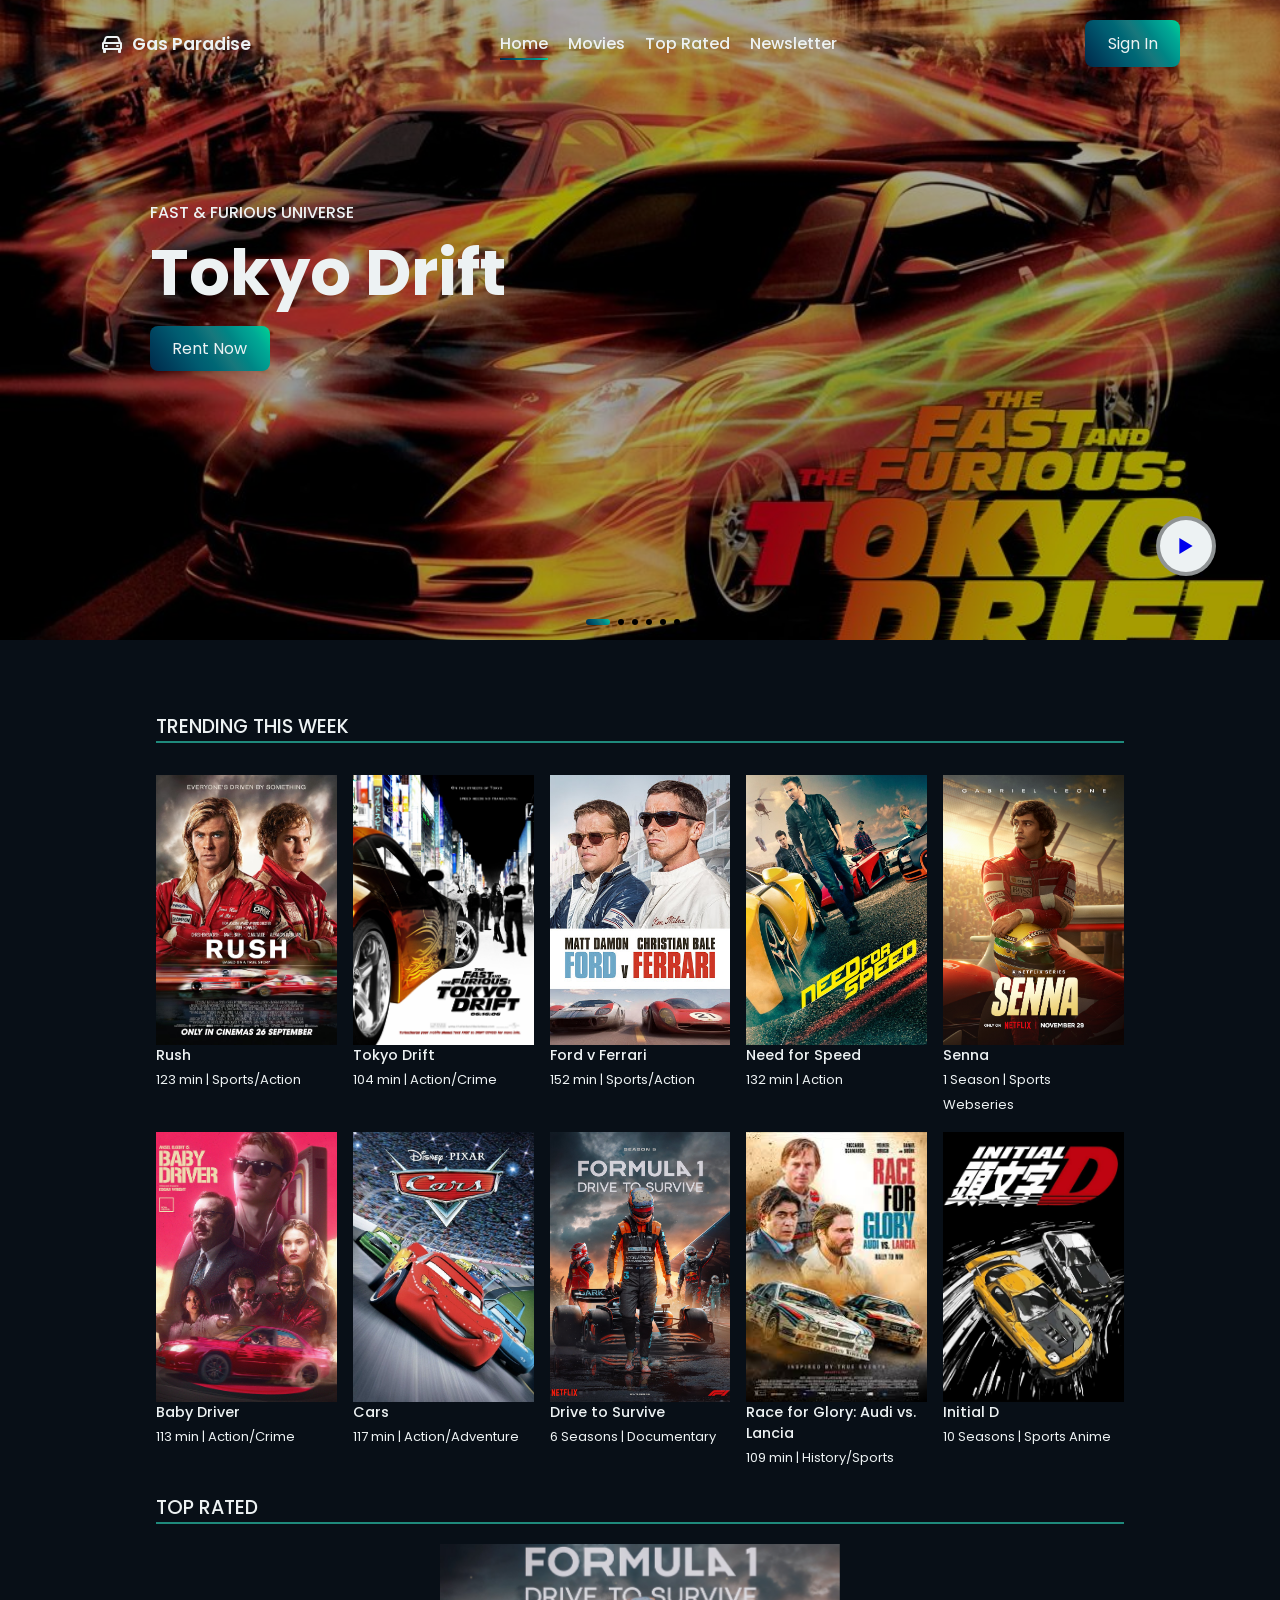
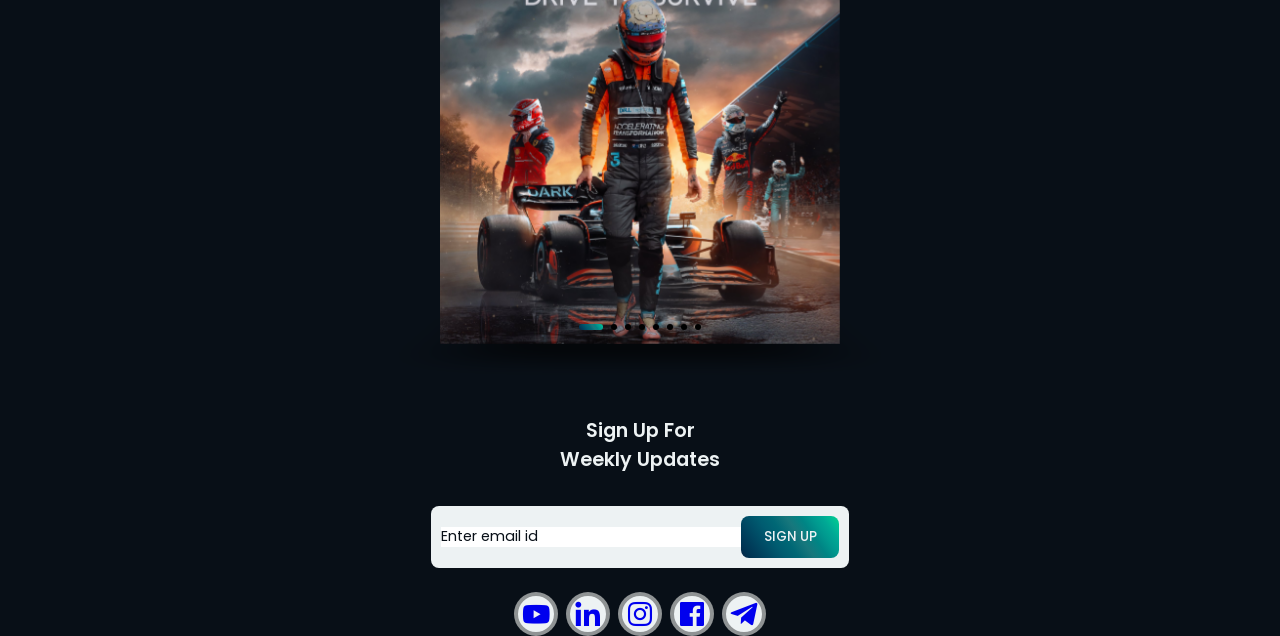
==== index.html @ 3bd143b1 "Update and rename cover.html to index.html" ====
<!DOCTYPE html>
<html lang="en">
<head>
    <meta charset="UTF-8">
    <meta name="viewport" content="width=device-width, initial-scale=1.0">
    <title>Gas Paradise</title>
    <link rel="stylesheet" href="style.css">
    <link href="https://cdn.jsdelivr.net/npm/boxicons@2.0.7/css/boxicons.min.css" rel="stylesheet">
    <link rel="stylesheet" href="https://cdn.jsdelivr.net/npm/swiper@11/swiper-bundle.min.css" />

</head>
<body>
    
     <header>
        <a href="#" class="logo">
            <i class='bx bx-car'></i> Gas Paradise
        </a>
        <div class="bx bx-menu" id="menu-icon"></div>
         <ul class="navbar">
            <li><a href="#home" class="home-active">Home</a></li>
            <li><a href="#movies">Movies</a></li>
            <li><a href="#top-rated">Top Rated</a></li>
            <li><a href="#news">Newsletter</a></li>
         </ul>
         <a href="#" class="btn">Sign In</a>
     </header>
    
     <section class="home swiper" id="home">
        <div class="swiper-wrapper">
            <div class="swiper-slide container">
                <img src="/images/PROPER/home1.jpg" alt="">
                <div class="home-text">
                    <span>Fast & Furious Universe</span>
                    <h1>Tokyo Drift</h1>
                    <a href="#" class="btn">Rent Now</a>
                    <a href="#" class="play">
                        <i class='bx bx-play'></i>
                    </a>
                </div>
            </div>
            
            <div class="swiper-slide container">
                <img src="/images/PROPER/home2.jpg" alt="">
                <div class="home-text">
                    <span>Fast & Furious Universe</span>
                    <h1>2 Fast 2 Furious</h1>
                    <a href="#" class="btn">Rent Now</a>
                    <a href="#" class="play">
                        <i class='bx bx-play'></i>
                    </a>
                </div>
            </div>
            
            <div class="swiper-slide container">
                <img src="/images/PROPER/home4.jpg" alt="">
                <div class="home-text">
                    <span></span>
                    <h1>Gran Turismo</h1>
                    <a href="#" class="btn">Rent Now</a>
                    <a href="#" class="play">
                        <i class='bx bx-play'></i>
                    </a>
                </div>
            </div>

            <div class="swiper-slide container">
                <img src="/images/PROPER/home3.jpg" alt="">
                <div class="home-text">
                    <span>Fast & Furious Universe</span>
                    <h1>Fast Five</h1>
                    <a href="#" class="btn">Rent Now</a>
                    <a href="#" class="play">
                        <i class='bx bx-play'></i>
                    </a>
                </div>
            </div>

            <div class="swiper-slide container">
                <img src="/images/PROPER/home5.jpg" alt="">
                <div class="home-text">
                    <span></span>
                    <h1>Baby Driver</h1>
                    <a href="#" class="btn">Rent Now</a>
                    <a href="#" class="play">
                        <i class='bx bx-play'></i>
                    </a>
                </div>
            </div>

            <div class="swiper-slide container">
                <img src="/images/PROPER/home6.jpg" alt="">
                <div class="home-text">
                    <span>Formula 1</span>
                    <h1>Drive to Survive</h1>
                    <a href="#" class="btn">Rent Now</a>
                    <a href="#" class="play">
                        <i class='bx bx-play'></i>
                    </a>
                </div>
            </div>

            <div class="swiper-slide container">
                <img src="/images/PROPER/home7.jpg" alt="">
                <div class="home-text">
                    <span></span>
                    <h1>Lamborghini</h1>
                    <a href="#" class="btn">Rent Now</a>
                    <a href="#" class="play">
                        <i class='bx bx-play'></i>
                    </a>
                </div>
            </div>
        
            <div class="swiper-pagination"></div>
    </section>

    
     <section class="movies" id="movies">
        <h2 class="title">Trending This Week</h2>
        <div class="movies-container">

            <div class="box">
                <div class="box-img">
                    <img src="/images/PROPER/m2.jpg" alt=""></div>
                <h3>Rush</h3>
                <span>123 min | Sports/Action</span>
            </div>

            <div class="box">
                <div class="box-img"><img src="/images/PROPER/m1.jpg" alt="">
                </div>
                
                <h3>Tokyo Drift</h3>
                <span>104 min | Action/Crime</span>
            </div>
           
            <div class="box">
                <div class="box-img"><img src="/images/PROPER/m3.jpg" alt="">
                </div>
                <h3>Ford v Ferrari</h3>
                <span>152 min | Sports/Action</span>
            </div>

            <div class="box">
                <div class="box-img"><img src="/images/PROPER/m4.jpg" alt=""></div>
                
                <h3>Need for Speed</h3>
                <span>132 min | Action</span>
            </div>

            <div class="box">
                <div class="box-img"><img src="/images/PROPER/m5.jpg" alt=""></div>
                
                <h3>Senna</h3>
                <span>1 Season | Sports Webseries</span>
            </div>

            <div class="box">
                <div class="box-img"><img src="/images/PROPER/m6.png" alt=""></div>
                
                <h3>Baby Driver</h3>
                <span>113 min | Action/Crime</span>
            </div>

            <div class="box">
                <div class="box-img"><img src="/images/PROPER/m7.jpg" alt=""></div>
                
                <h3>Cars</h3>
                <span>117 min | Action/Adventure</span>
            </div>

            <div class="box">
                <div class="box-img"><img src="/images/PROPER/m8.jpg_large" alt=""></div>
                
                <h3>Drive to Survive</h3>
                <span>6 Seasons | Documentary</span>
            </div>

            <div class="box">
                <div class="box-img"><img src="/images/PROPER/m9.jpg" alt=""></div>
                
                <h3>Race for Glory: Audi vs. Lancia</h3>
                <span>109 min | History/Sports</span>
            </div>

            <div class="box">
                <div class="box-img"><img src="/images/PROPER/m10.webp" alt=""></div>
                
                <h3>Initial D</h3>
                <span>10 Seasons | Sports Anime</span>
            </div>
        </div>
     </section>
     <h2 class="title">Top Rated</h2>
     <section class="top-rated" id="top-rated">
            
            
            
            <div class="swiper-wrapper">
                <div class="swiper-slide">
                    <img src="/images/PROPER/m8.jpg_large" />
                </div>
                <div class="swiper-slide">
                    <img src="/images/PROPER/m6.png" />
                </div>
                <div class="swiper-slide">
                    <img src="/images/PROPER/m2.jpg" />
                </div>
                <div class="swiper-slide">
                    <img src="/images/PROPER/m3.jpg" />
                </div>
                <div class="swiper-slide">
                    <img src="/images/PROPER/m7.jpg" />
                </div>
                <div class="swiper-slide">
                    <img src="/images/PROPER/m5.jpg" />
                </div>
                <div class="swiper-slide">
                    <img src="/images/PROPER/m12.jpg" />
                </div>
                <div class="swiper-slide">
                    <img src="/images/PROPER/m1.jpg" />
                </div>
                
            </div>
            <div class="swiper-pagination"></div>

     </section>

     <section class="news" id="news">
        <h2>Sign Up For <br>Weekly Updates</h2>
        <form action="">
            <input type="email" class="email" placeholder="Enter email id" required>
            <input type="submit" value="Sign Up" class="btn">
        </form>
     </section>
     <footer>
        
        <div class="socials">
            <a href="#"><i class='bx bxl-youtube' ></i></a>
            <a href="#"><i class='bx bxl-linkedin' ></i></a>
            <a href="#"><i class='bx bxl-instagram' ></i></a>
            <a href="#"><i class='bx bxl-facebook-square'></i></a>
            <a href="#"><i class='bx bxl-telegram' ></i></a>
        </div>
     </footer>
     <script src="https://cdn.jsdelivr.net/npm/swiper@11/swiper-bundle.min.js"></script>
     <script src="main.js"></script>

     

</body>
</html>
---- style.css ----
@import url('https://fonts.googleapis.com/css2?family=Poppins:ital,wght@0,100;0,200;0,300;0,400;0,500;0,600;0,700;0,800;0,900;1,100;1,200;1,300;1,400;1,500;1,600;1,700;1,800;1,900&display=swap');
*{
    font-family: "Poppins", serif;
    margin: 0;
    padding: 0;
    box-sizing: border-box;
    list-style: none;
    text-decoration: none;
    scroll-padding-top: 2rem;
    scroll-behavior: smooth;
}

:root {
    --main-color: linear-gradient(
        55deg,
        hsl(212deg 76% 15%) 0%,
        hsl(203deg 100% 16%) 7%,
        hsl(199deg 100% 18%) 16%,
        hsl(195deg 100% 20%) 25%,
        hsl(191deg 100% 22%) 35%,
        hsl(187deg 100% 23%) 46%,
        hsl(183deg 68% 29%) 58%,
        hsl(180deg 100% 26%) 69%,
        hsl(176deg 100% 30%) 78%,
        hsl(173deg 100% 33%) 86%,
        hsl(169deg 100% 36%) 91%,
        hsl(164deg 100% 39%) 96%,
        hsl(155deg 69% 51%) 100%
      ); ;
    --text-color: #080f17;
    --bg-color: #edf2f3;


}
html::-webkit-scrollbar{
    width: 0.5rem;
    background: var(--text-color);
}
html::-webkit-scrollbar-thumb{
    background: var(--main-color);
    border-radius: 5rem;
}

body{
    background: var(--text-color);
    color: var(--bg-color);
}

section {
    padding: 4.5rem 0 1.5rem;

}

header{
    position: fixed;
    width: 100%;
    top: 0;
    right: 0;
    z-index: 1000;
    display: flex;
    align-items: center;
    justify-content: space-between;
    padding: 20px 100px;
    transition: 0.5s;
}

header .shadow{
    background: var(--bg-color);
    box-shadow: 0 0 4px rgb(14 55 54 / 15%)
}
header .shadow .navbar a{
    color: var(--text-color);

}
header .shadow .logo{
    color: var(--text-color);
}
.logo{
    font-size: 1.1rem;
    font-weight: 600;
    color: var(--bg-color);
    display: flex;
    align-items: center;
    column-gap: 0.5rem;
}
.logo .bx{
    font-size: 24px;
    color: var(--main-color);
}

.navbar {
    display: flex;
    column-gap: 20px;
    list-style: none;
}
.navbar li{
    position: relative;
}
.navbar li a {
    text-decoration: none;
    color:var(--bg-color);
}
.navbar a{
    font-size: 1 rem;
    font-weight: 500;
    color: var(--bg-color);
}

.navbar a::after {
    content: "";
    width: 0%;
    height: 2px;
    background: var(--main-color);
    position: absolute;
    bottom: -4px;
    left: 0;
    transition: 0.4s all linear;
}
.navbar a:hover::after, 
.navbar .home-active::after {
    width: 100%;
}
#menu-icon {
    font-size: 24px;
    cursor: pointer;
    z-index: 1000001;
    display: none;
}

.btn{
    padding: 0.7rem 1.4rem;
    background: var(--main-color);
    color: var(--bg-color);
    font-weight: 400;
    border-radius: 0.5rem;
}
.btn:hover {
    background: linear-gradient(90deg, rgba(2,0,36,1) 0%, rgba(104,17,111,1) 52%, rgba(108,10,112,1) 60%, rgba(97,7,100,1) 70%, rgba(65,20,80,1) 100%);
}

.container{
    width: 100%;
    min-height: 640px;
    position: relative;
    display: flex;
    align-items: center;
    background: rgba(2, 3, 7, 0.4);
}

.container img{
    position: absolute;
    width: 100%;
    height: 100%;
    object-fit: cover;
    object-position: center;
    z-index: -1;
    filter: brightness(65%)
}

.swiper-pagination-bullet{
    width: 6px !important;
    height: 6px !important;
    border-radius: 0.2rem !important;
    /* background: var(--bg-color) !important; */
    opacity: 1 !important;
}

.swiper-pagination-bullet-active {
    width: 1.5rem !important;
    background: var(--main-color) !important;
}

.home-text{
    z-index: 1000;
    padding: 200px 150px;

}

.home-text span{
    color: var(--bg-color);
    font-weight: 500;
    text-transform: uppercase;
}

.home-text h1{
    color: var(--bg-color);
    font-size: 4rem;
    font-weight: 700;
    margin-bottom: 1rem;
}

.play {
    position: absolute;
    right: 4rem;
    bottom: 10%;

}

.play .bx {
    background: var(--bg-color);
    padding: 10px;
    font-size: 2rem;
    border-radius: 50%;
    border: 4px solid rgba(2, 3, 7, 0.4);
    color: var(--main-color)
}

.play .bx:hover{
    background: var(--main-color);
    color: var(--bg-color);
    transition: 0.2s all linear;
}
.title {
    max-width: 968px;
    margin-left: auto;
    margin-right: auto;
    font-size: 1.2rem;
    font-weight: 500;
    text-transform: uppercase;
    border-bottom: 2px solid rgb(31, 138, 124);
    margin-bottom: 20px;

}

.movies-container {
    max-width: 968px;
    margin-right: auto;
    margin-left: auto;
    display: grid;
    grid-template-columns: repeat(auto-fit, minmax(180px,auto));
    gap: 1rem;
    margin-top: 2rem;
}

.box .box-img {
    width: 100%;
    height: 270px;
}

.box .box-img img {
    width: 100%;
    height: 100%;
    object-fit: cover;
}


.box .box-img img:hover {
    transform: translateY(-10px) scale(1.05);
    transition: 0.4s all ease-in-out;
    box-shadow: 0 4px 8px rgba(146, 90, 224, 0.815);
} 

.box h3 {
    font-size: 0.9rem;
    font-weight: 500;
}

.box span{
    font-size: 13px;
}


.swipe {
    width: 300px;
    height: 300px;
    position: absolute;
    left: 50%;
    top: 50%;
    margin-left: -150px;
    margin-top: -150px;
  }

.swiper-slide {
    width: 100%;
    height: 100%;
    background-position: center;
    background-size: cover;
}

.swiper-slide img {
    display: block;
    width: 100%;
    height: 100%;
    object-fit: cover;
}

.top-rated {
    position: relative;
    width: 400px;
    height: 400px;
    background: var(--text-color);
    font-family: Helvetica Neue, Helvetica, Arial, sans-serif;
    font-size: 14px;
    color: var(--bg-color);
    margin: auto;
    padding: 0px;
  } 

.news{
    max-width: 968px;
    margin-left: auto;
    margin-right: auto;
    display: flex;
    flex-direction: column;
    align-items: center;
    justify-content: center;
    row-gap: 2rem;
}

.news h2{
    text-align: center;
    font-size: 1.2rem;
    font-weight: 600;
}

.news form{
    background: var(--bg-color);
    padding: 10px;
    border-radius: 0.5rem;
    display: flex;
    align-items: center;
}

.news form input{
    border: none;
    outline: none;

}

.news form .email{
    width: 300px;
}

.news form input::placeholder{
    color: var(--text-color);
    font-size: 0.9rem;
    font-weight: 400;
}

.news .btn{
    text-transform: uppercase;
    font-weight: 500;
    cursor: pointer;

}

footer {
    max-width: 968px;
    margin-left: auto;
    margin-right: auto;
    display: flex;
    justify-content: space-around;
}

.socials {
    display: flex;
    align-items: center;
    column-gap: 0.5rem;
}

.socials .bx{
    background: var(--bg-color);
    padding: 2px;
    font-size: 2rem;
    border-radius: 50%;
    border: 4px solid rgba(2, 3, 7, 0.4);
    color: var(--main-color);
}

.socials .bx:hover {
    background: var(--main-color);
    color: var(--bg-color);
    transition: 0.2s all linear;
}

@media (max-width: 1080px){
    .home-text {
        padding: 200px 120px;
    }
}

@media (max-width: 991px) {
    header{
        padding: 18px 4%;
    }
    section{
        padding: 50px 4%;
    }
    .home-text{ 
        padding: 200px 80px;
    }
    .home-text h1 {
        font-size: 3rem;
    }
}


@media screen and (max-width: 774px) {
    header{
        padding: 12px 4%;
    }
    #menu-icon{
        display: initial;
        color: var(--bg-color);
        margin-left: auto;
        margin-right: auto;

    }
    header.shadow #menu-icon{
        color: var(--text-color);
    }
    .navbar{
        
        position: absolute;
        top:-50px;
        margin-left: auto;
        margin-right: auto;
        left: 0;
        height: 275px;
        right: 0;
        display: flex;
        flex-direction: column;
        background: rgba(28, 29, 31, 0.621);
        row-gap: 1.4rem ;
        padding: 20px;
        box-shadow: 4px 4px 0 4px rgb(14 55 54 / 15%);
        transition: 0.2s all linear;
        text-align: center; 
    }
    .navbar a {
        color: var(--text-color);
        width: 100%;
    }
    .navbar a:hover{
        color: var(--main-color);
        border-bottom: 2px solid var(--main-color);
    }

    .navbar a::after {
        display: none;
    }

    
    .navbar .active {
        display: flex;
        top: 100%;

    }
    .home-text h1{
        font-size: 2.4rem;
    }
    .navbar li {
        text-align: center;
        padding: 10px 0;
    }
    
    .btn {
        padding: 0.6rem 1.2rem;
    }
    .movies-container{
        grid-template-columns: repeat(auto-fit,minmax(200px,auto));
    }
}

@media(max-width: 472px){
    .news form .email{
        width: auto;
    }
    .footer{
        flex-direction: column;
        align-items: center;
        row-gap: 1rem;
    }
    
}

@media(max-width: 370px){
    header{
        padding: 6px 4%;
    }
    .home-text h1{
        font-size: 1.7rem
    }
    .play{
        right: 2rem;
        bottom: 8%;
    }
    .play .bx{
        padding: 7px;
    }
    .movies-container{
        grid-template-columns: repeat(auto-fit,minmax(140px,auto));
    }
    .box .box-img{
        height: 240px;
    }
}
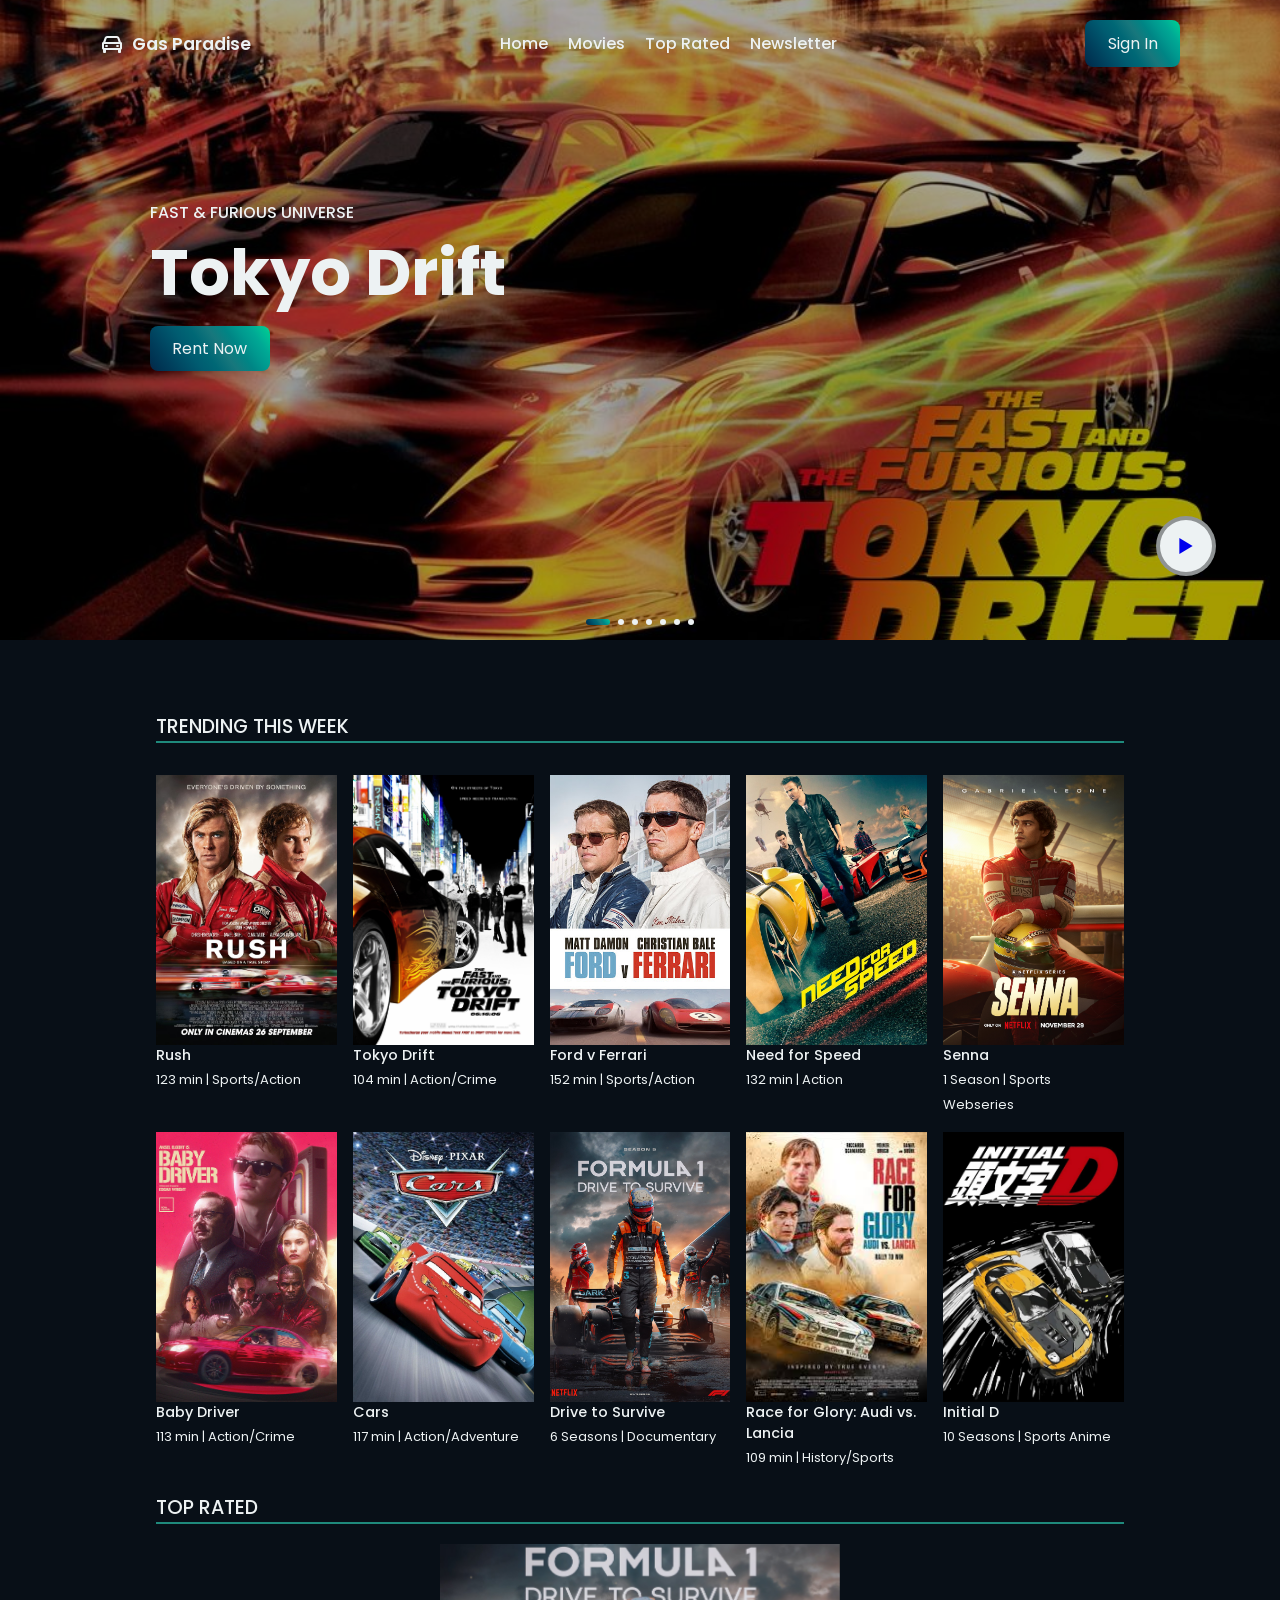
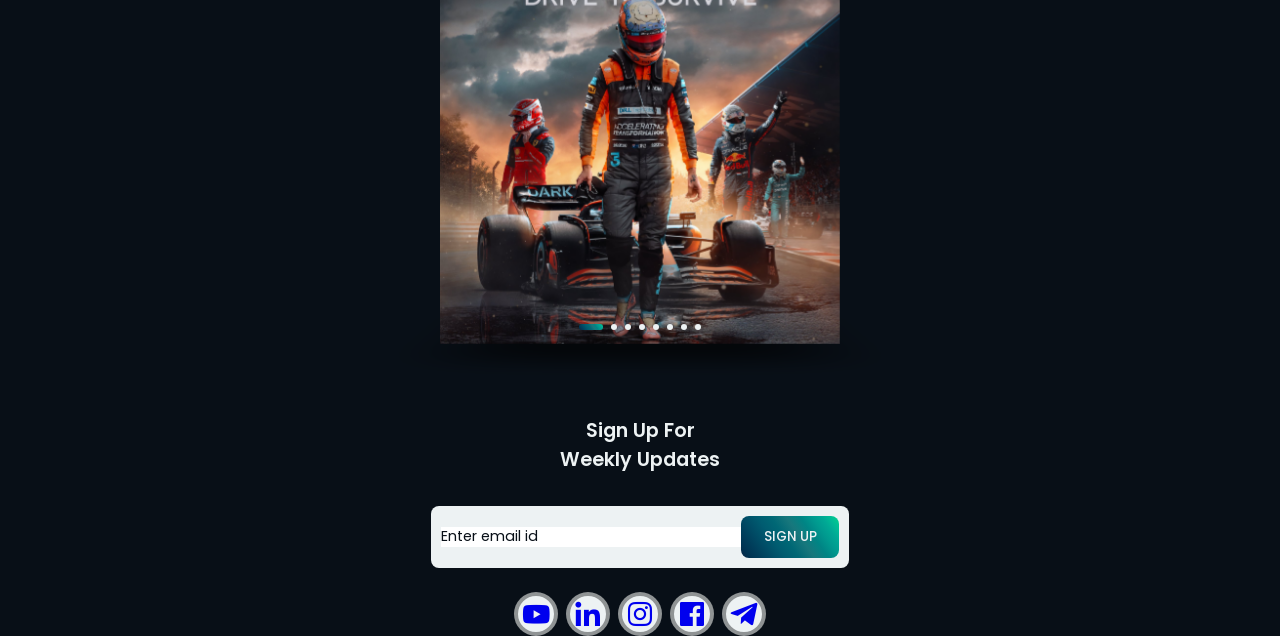
==== commit 4d4b99d8: "Add files via upload" ====
--- a/index.html
+++ b/index.html
@@ -5,10 +5,10 @@
     <meta name="viewport" content="width=device-width, initial-scale=1.0">
     <title>Gas Paradise</title>
     <link rel="stylesheet" href="style.css">
-    <link href="https://cdn.jsdelivr.net/npm/boxicons@2.0.7/css/boxicons.min.css" rel="stylesheet">
+    <link href="https://cdn.jsdelivr.net/npm/boxicons@2.1.4/css/boxicons.min.css" rel="stylesheet">
     <link rel="stylesheet" href="https://cdn.jsdelivr.net/npm/swiper@11/swiper-bundle.min.css" />
 
-</head>
+</head> 
 <body>
     
      <header>
@@ -28,7 +28,7 @@
      <section class="home swiper" id="home">
         <div class="swiper-wrapper">
             <div class="swiper-slide container">
-                <img src="/images/PROPER/home1.jpg" alt="">
+                <img src="home1.jpg" alt="">
                 <div class="home-text">
                     <span>Fast & Furious Universe</span>
                     <h1>Tokyo Drift</h1>
@@ -40,7 +40,7 @@
             </div>
             
             <div class="swiper-slide container">
-                <img src="/images/PROPER/home2.jpg" alt="">
+                <img src="home2.jpg" alt="">
                 <div class="home-text">
                     <span>Fast & Furious Universe</span>
                     <h1>2 Fast 2 Furious</h1>
@@ -52,7 +52,7 @@
             </div>
             
             <div class="swiper-slide container">
-                <img src="/images/PROPER/home4.jpg" alt="">
+                <img src="home4.jpg" alt="">
                 <div class="home-text">
                     <span></span>
                     <h1>Gran Turismo</h1>
@@ -64,7 +64,7 @@
             </div>
 
             <div class="swiper-slide container">
-                <img src="/images/PROPER/home3.jpg" alt="">
+                <img src="home3.jpg" alt="">
                 <div class="home-text">
                     <span>Fast & Furious Universe</span>
                     <h1>Fast Five</h1>
@@ -76,7 +76,7 @@
             </div>
 
             <div class="swiper-slide container">
-                <img src="/images/PROPER/home5.jpg" alt="">
+                <img src="home5.jpg" alt="">
                 <div class="home-text">
                     <span></span>
                     <h1>Baby Driver</h1>
@@ -88,7 +88,7 @@
             </div>
 
             <div class="swiper-slide container">
-                <img src="/images/PROPER/home6.jpg" alt="">
+                <img src="home6.jpg" alt="">
                 <div class="home-text">
                     <span>Formula 1</span>
                     <h1>Drive to Survive</h1>
@@ -100,7 +100,7 @@
             </div>
 
             <div class="swiper-slide container">
-                <img src="/images/PROPER/home7.jpg" alt="">
+                <img src="home7.jpg" alt="">
                 <div class="home-text">
                     <span></span>
                     <h1>Lamborghini</h1>
@@ -121,13 +121,13 @@
 
             <div class="box">
                 <div class="box-img">
-                    <img src="/images/PROPER/m2.jpg" alt=""></div>
+                    <img src="m2.jpg" alt=""></div>
                 <h3>Rush</h3>
                 <span>123 min | Sports/Action</span>
             </div>
 
             <div class="box">
-                <div class="box-img"><img src="/images/PROPER/m1.jpg" alt="">
+                <div class="box-img"><img src="m1.jpg" alt="">
                 </div>
                 
                 <h3>Tokyo Drift</h3>
@@ -135,56 +135,56 @@
             </div>
            
             <div class="box">
-                <div class="box-img"><img src="/images/PROPER/m3.jpg" alt="">
+                <div class="box-img"><img src="m3.jpg" alt="">
                 </div>
                 <h3>Ford v Ferrari</h3>
                 <span>152 min | Sports/Action</span>
             </div>
 
             <div class="box">
-                <div class="box-img"><img src="/images/PROPER/m4.jpg" alt=""></div>
+                <div class="box-img"><img src="m4.jpg" alt=""></div>
                 
                 <h3>Need for Speed</h3>
                 <span>132 min | Action</span>
             </div>
 
             <div class="box">
-                <div class="box-img"><img src="/images/PROPER/m5.jpg" alt=""></div>
+                <div class="box-img"><img src="m5.jpg" alt=""></div>
                 
                 <h3>Senna</h3>
                 <span>1 Season | Sports Webseries</span>
             </div>
 
             <div class="box">
-                <div class="box-img"><img src="/images/PROPER/m6.png" alt=""></div>
+                <div class="box-img"><img src="m6.png" alt=""></div>
                 
                 <h3>Baby Driver</h3>
                 <span>113 min | Action/Crime</span>
             </div>
 
             <div class="box">
-                <div class="box-img"><img src="/images/PROPER/m7.jpg" alt=""></div>
+                <div class="box-img"><img src="m7.jpg" alt=""></div>
                 
                 <h3>Cars</h3>
                 <span>117 min | Action/Adventure</span>
             </div>
 
             <div class="box">
-                <div class="box-img"><img src="/images/PROPER/m8.jpg_large" alt=""></div>
+                <div class="box-img"><img src="m8.jpg_large" alt=""></div>
                 
                 <h3>Drive to Survive</h3>
                 <span>6 Seasons | Documentary</span>
             </div>
 
             <div class="box">
-                <div class="box-img"><img src="/images/PROPER/m9.jpg" alt=""></div>
+                <div class="box-img"><img src="m9.jpg" alt=""></div>
                 
                 <h3>Race for Glory: Audi vs. Lancia</h3>
                 <span>109 min | History/Sports</span>
             </div>
 
             <div class="box">
-                <div class="box-img"><img src="/images/PROPER/m10.webp" alt=""></div>
+                <div class="box-img"><img src="m10.webp" alt=""></div>
                 
                 <h3>Initial D</h3>
                 <span>10 Seasons | Sports Anime</span>
@@ -198,28 +198,28 @@
             
             <div class="swiper-wrapper">
                 <div class="swiper-slide">
-                    <img src="/images/PROPER/m8.jpg_large" />
-                </div>
-                <div class="swiper-slide">
-                    <img src="/images/PROPER/m6.png" />
-                </div>
-                <div class="swiper-slide">
-                    <img src="/images/PROPER/m2.jpg" />
-                </div>
-                <div class="swiper-slide">
-                    <img src="/images/PROPER/m3.jpg" />
-                </div>
-                <div class="swiper-slide">
-                    <img src="/images/PROPER/m7.jpg" />
-                </div>
-                <div class="swiper-slide">
-                    <img src="/images/PROPER/m5.jpg" />
-                </div>
-                <div class="swiper-slide">
-                    <img src="/images/PROPER/m12.jpg" />
-                </div>
-                <div class="swiper-slide">
-                    <img src="/images/PROPER/m1.jpg" />
+                    <img src="m8.jpg_large" />
+                </div>
+                <div class="swiper-slide">
+                    <img src="m6.png" />
+                </div>
+                <div class="swiper-slide">
+                    <img src="m2.jpg" />
+                </div>
+                <div class="swiper-slide">
+                    <img src="m3.jpg" />
+                </div>
+                <div class="swiper-slide">
+                    <img src="m7.jpg" />
+                </div>
+                <div class="swiper-slide">
+                    <img src="m5.jpg" />
+                </div>
+                <div class="swiper-slide">
+                    <img src="m12.jpg" />
+                </div>
+                <div class="swiper-slide">
+                    <img src="m1.jpg" />
                 </div>
                 
             </div>
--- a/style.css
+++ b/style.css
@@ -26,7 +26,7 @@
         hsl(169deg 100% 36%) 91%,
         hsl(164deg 100% 39%) 96%,
         hsl(155deg 69% 51%) 100%
-      ); ;
+      );
     --text-color: #080f17;
     --bg-color: #edf2f3;
 
@@ -51,75 +51,62 @@
 
 }
 
-header{
+
+header {
     position: fixed;
-    width: 100%;
     top: 0;
-    right: 0;
+    width: 100%;
+    display: flex;
+    justify-content: space-between;
+    align-items: center;
+    padding: 20px 100px;
     z-index: 1000;
-    display: flex;
-    align-items: center;
-    justify-content: space-between;
-    padding: 20px 100px;
     transition: 0.5s;
 }
-
-header .shadow{
-    background: var(--bg-color);
-    box-shadow: 0 0 4px rgb(14 55 54 / 15%)
-}
-header .shadow .navbar a{
-    color: var(--text-color);
-
-}
-header .shadow .logo{
-    color: var(--text-color);
-}
-.logo{
+header.shadow {
+    background: rgba(0, 0, 0, 0.669);
+    box-shadow: 0 0 4px rgba(14, 55, 54, 0.15);
+}
+header .logo {
     font-size: 1.1rem;
     font-weight: 600;
     color: var(--bg-color);
     display: flex;
     align-items: center;
-    column-gap: 0.5rem;
-}
-.logo .bx{
+    gap: 0.5rem;
+}
+header .logo .bx {
     font-size: 24px;
     color: var(--main-color);
 }
 
 .navbar {
     display: flex;
-    column-gap: 20px;
-    list-style: none;
-}
-.navbar li{
+    gap: 20px;
+}
+.navbar li {
     position: relative;
 }
-.navbar li a {
-    text-decoration: none;
-    color:var(--bg-color);
-}
-.navbar a{
-    font-size: 1 rem;
+.navbar a {
+    font-size: 1rem;
     font-weight: 500;
     color: var(--bg-color);
-}
-
+    position: relative;
+}
 .navbar a::after {
     content: "";
-    width: 0%;
+    width: 0;
     height: 2px;
     background: var(--main-color);
     position: absolute;
     bottom: -4px;
     left: 0;
-    transition: 0.4s all linear;
-}
-.navbar a:hover::after, 
-.navbar .home-active::after {
-    width: 100%;
-}
+    transition: 0.4s;
+}
+.navbar a:hover::after {
+    width: 100%;
+}
+
 #menu-icon {
     font-size: 24px;
     cursor: pointer;
@@ -161,7 +148,7 @@
     width: 6px !important;
     height: 6px !important;
     border-radius: 0.2rem !important;
-    /* background: var(--bg-color) !important; */
+    background: var(--bg-color) !important; 
     opacity: 1 !important;
 }
 
@@ -400,14 +387,14 @@
         padding: 12px 4%;
     }
     #menu-icon{
-        display: initial;
+        display: none;
         color: var(--bg-color);
         margin-left: auto;
         margin-right: auto;
 
     }
     header.shadow #menu-icon{
-        color: var(--text-color);
+        color: var(--bg-color);
     }
     .navbar{
         
@@ -428,7 +415,7 @@
         text-align: center; 
     }
     .navbar a {
-        color: var(--text-color);
+        color: var(--bg-color);
         width: 100%;
     }
     .navbar a:hover{
@@ -439,7 +426,7 @@
     .navbar a::after {
         display: none;
     }
-
+    
     
     .navbar .active {
         display: flex;
